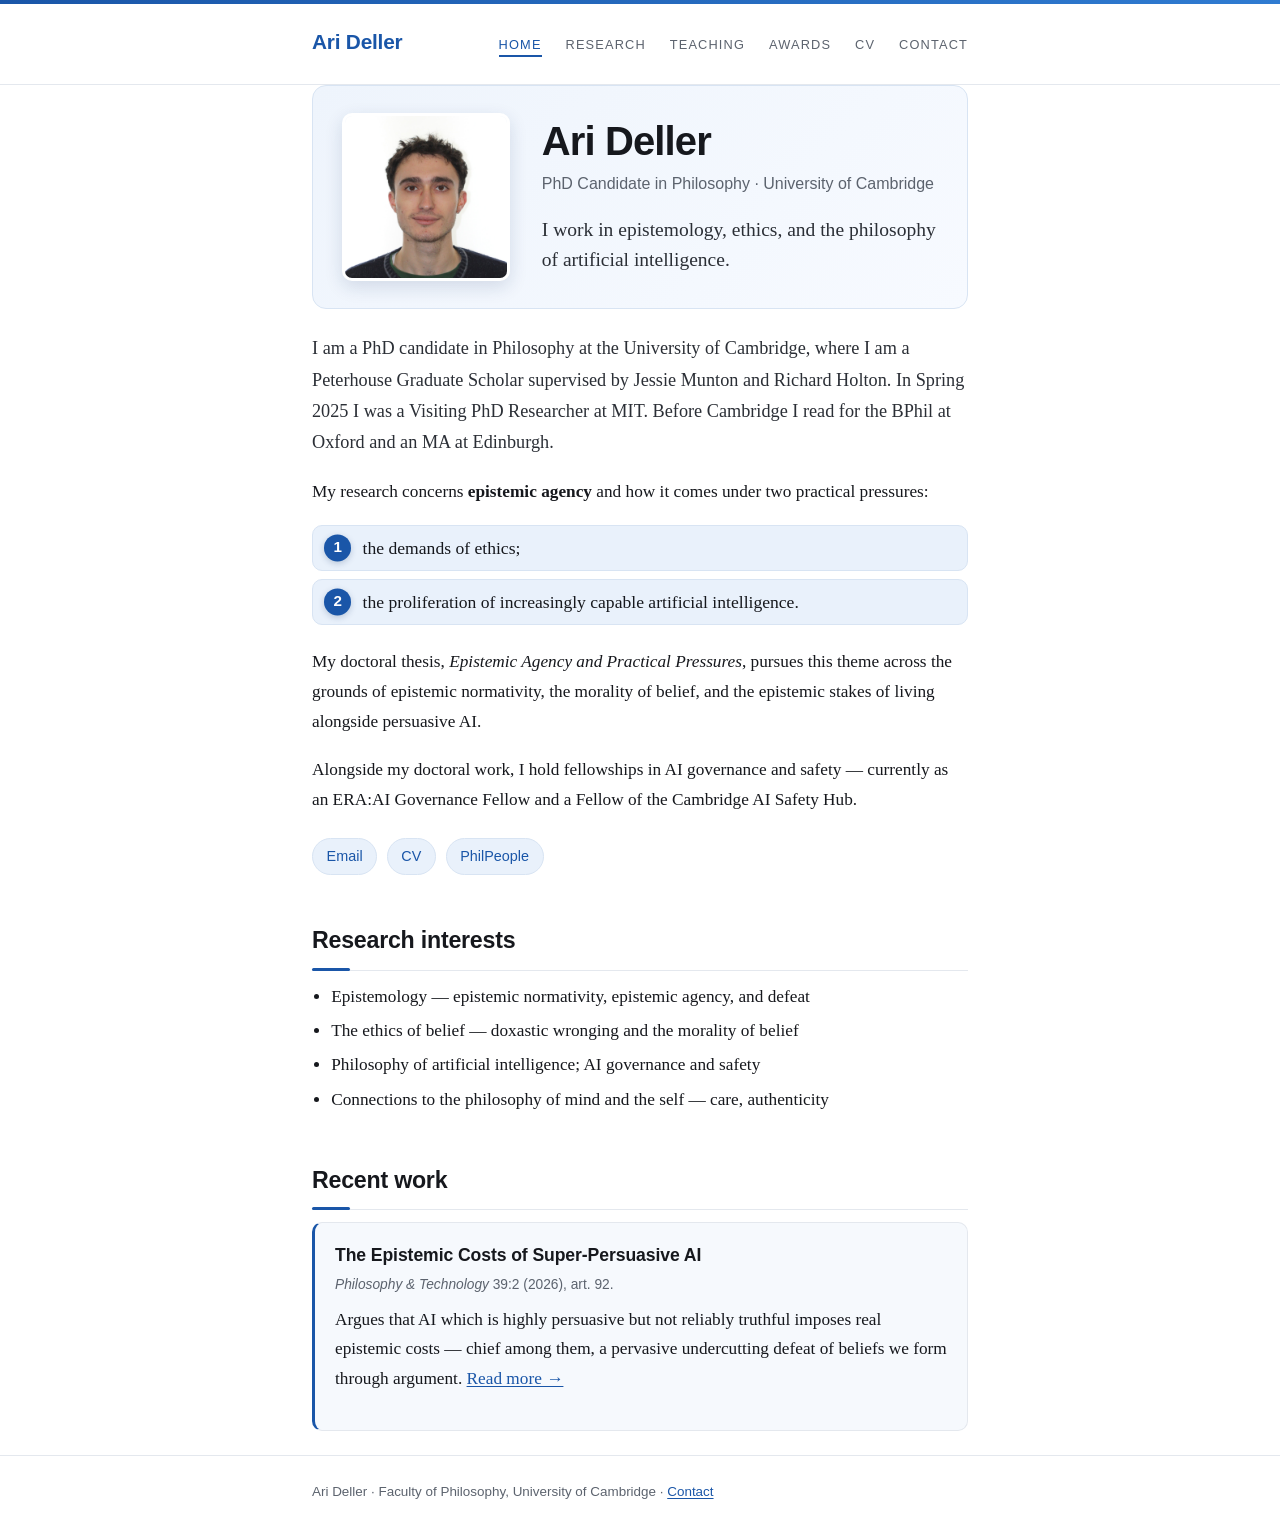
==== index.html @ a28d33c3 "Add files via upload" ====
<!doctype html>
<html lang="en">
<head>
  <meta charset="utf-8">
  <meta name="viewport" content="width=device-width, initial-scale=1">
  <title>Ari Deller</title>
  <meta name="description" content="Ari Deller — PhD candidate in Philosophy at the University of Cambridge, working in epistemology, ethics, and the philosophy of artificial intelligence.">
  <link rel="stylesheet" href="styles.css">
</head>
<body>
  <header class="site-header">
    <div class="wrap header-inner">
      <a class="site-name" href="index.html">Ari Deller</a>
      <nav class="site-nav" aria-label="Primary">
        <a href="index.html" class="active" aria-current="page">Home</a>
        <a href="research.html">Research</a>
        <a href="teaching.html">Teaching</a>
        <a href="awards.html">Awards</a>
        <a href="cv.html">CV</a>
        <a href="contact.html">Contact</a>
      </nav>
    </div>
  </header>

  <main class="wrap">
    <section class="intro">
      <img class="portrait" src="headshot.jpg" alt="Ari Deller"
           onerror="this.onerror=null;this.src='portrait-placeholder.svg';">
      <div class="intro-text">
        <h1>Ari Deller</h1>
        <p class="subtitle">PhD Candidate in Philosophy · University of Cambridge</p>
        <p class="lead">I work in epistemology, ethics, and the philosophy of artificial intelligence.</p>
      </div>
    </section>

    <p class="opening">I am a PhD candidate in Philosophy at the University of Cambridge, where I am a Peterhouse Graduate Scholar supervised by Jessie Munton and Richard Holton. In Spring 2025 I was a Visiting PhD Researcher at MIT. Before Cambridge I read for the BPhil at Oxford and an MA at Edinburgh.</p>

    <p>My research concerns <strong>epistemic agency</strong> and how it comes under two practical pressures:</p>
    <ol class="pressures">
      <li>the demands of ethics;</li>
      <li>the proliferation of increasingly capable artificial intelligence.</li>
    </ol>
    <p>My doctoral thesis, <em>Epistemic Agency and Practical Pressures</em>, pursues this theme across the grounds of epistemic normativity, the morality of belief, and the epistemic stakes of living alongside persuasive AI.</p>

    <p>Alongside my doctoral work, I hold fellowships in AI governance and safety — currently as an ERA:AI Governance Fellow and a Fellow of the Cambridge AI Safety Hub.</p>

    <ul class="quicklinks">
      <li><a href="mailto:ad2328@cam.ac.uk">Email</a></li>
      <li><a href="cv.html">CV</a></li>
      <li><a href="https://philpeople.org/profiles/ari-deller">PhilPeople</a></li>
    </ul>

    <h2>Research interests</h2>
    <ul>
      <li>Epistemology — epistemic normativity, epistemic agency, and defeat</li>
      <li>The ethics of belief — doxastic wronging and the morality of belief</li>
      <li>Philosophy of artificial intelligence; AI governance and safety</li>
      <li>Connections to the philosophy of mind and the self — care, authenticity</li>
    </ul>

    <h2>Recent work</h2>
    <div class="paper">
      <p class="paper-title">The Epistemic Costs of Super-Persuasive AI</p>
      <p class="paper-meta"><em>Philosophy &amp; Technology</em> 39:2 (2026), art. 92.</p>
      <p>Argues that AI which is highly persuasive but not reliably truthful imposes real epistemic costs — chief among them, a pervasive undercutting defeat of beliefs we form through argument. <a href="research.html">Read more &rarr;</a></p>
    </div>
  </main>

  <footer class="site-footer">
    <div class="wrap">
      <p>Ari Deller · Faculty of Philosophy, University of Cambridge · <a href="contact.html">Contact</a></p>
    </div>
  </footer>
</body>
</html>
---- styles.css ----
/* ============================================================
   Ari Deller — academic site
   "Modern & clean" theme (blue), with more life: tinted hero,
   gradient top bar, accent-tab headings, publication cards.
   Plain CSS, no build step. Edit values in :root to restyle.
   ============================================================ */

:root {
  --serif: "Iowan Old Style", "Palatino Linotype", "Book Antiqua",
           Palatino, Charter, Georgia, "Times New Roman", serif;
  --sans: -apple-system, BlinkMacSystemFont, "Segoe UI", Roboto,
          Helvetica, Arial, sans-serif;

  --ink: #16181d;          /* main text              */
  --muted: #5c636e;        /* secondary text         */
  --bg: #ffffff;           /* page background        */
  --rule: #e4e8ee;         /* hairlines              */
  --panel-border: #d8e4f3; /* tinted-panel border    */
  --accent: #1a56a8;       /* confident deep blue    */
  --accent2: #2f7bd1;      /* brighter azure         */
  --accent-dark: #103e7d;  /* accent hover / darker  */
  --accent-soft: #e9f1fb;  /* light blue tint        */
  --card: #f6f9fd;         /* card backing           */

  --measure: 44rem;        /* reading column width   */
}

/* ---------- base ---------- */
* { box-sizing: border-box; }

html { -webkit-text-size-adjust: 100%; scroll-behavior: smooth; }

body {
  margin: 0;
  background: var(--bg);
  color: var(--ink);
  font-family: var(--serif);
  font-size: 1.08rem;
  line-height: 1.72;
  -webkit-font-smoothing: antialiased;
  text-rendering: optimizeLegibility;
}

.wrap {
  max-width: var(--measure);
  margin: 0 auto;
  padding: 0 1.5rem;
}

/* ---------- header / nav ---------- */
.site-header {
  position: relative;
  border-bottom: 1px solid var(--rule);
  background: var(--bg);
}
.site-header::before {
  content: "";
  position: absolute;
  top: 0; left: 0; right: 0;
  height: 4px;
  background: linear-gradient(90deg, var(--accent), var(--accent2));
}

.header-inner {
  display: flex;
  flex-wrap: wrap;
  align-items: baseline;
  justify-content: space-between;
  gap: 0.5rem 1.5rem;
  padding-top: 1.5rem;
  padding-bottom: 1.5rem;
}

.site-name {
  font-family: var(--sans);
  font-size: 1.3rem;
  font-weight: 700;
  letter-spacing: -0.01em;
  color: var(--accent);
  text-decoration: none;
}

.site-nav {
  font-family: var(--sans);
  font-size: 0.8rem;
  font-weight: 500;
  text-transform: uppercase;
  letter-spacing: 0.09em;
}

.site-nav a {
  color: var(--muted);
  text-decoration: none;
  margin-left: 1.2rem;
  padding-bottom: 3px;
  border-bottom: 2px solid transparent;
  transition: color 0.15s ease, border-color 0.15s ease;
}
.site-nav a:first-child { margin-left: 0; }
.site-nav a:hover { color: var(--ink); }
.site-nav a.active {
  color: var(--accent);
  border-bottom-color: var(--accent);
}

/* ---------- typography ---------- */
main { padding-top: 3rem; padding-bottom: 3.5rem; }

h1 {
  font-family: var(--sans);
  font-size: 2.5rem;
  line-height: 1.12;
  font-weight: 700;
  letter-spacing: -0.022em;
  margin: 0 0 0.4rem;
}

h2 {
  position: relative;
  font-family: var(--sans);
  font-size: 1.45rem;
  font-weight: 700;
  letter-spacing: -0.01em;
  margin: 2.9rem 0 0.7rem;
  padding-bottom: 0.55rem;
  border-bottom: 1px solid var(--rule);
}
h2::after {
  content: "";
  position: absolute;
  left: 0; bottom: -1px;
  width: 2.4rem; height: 3px;
  background: var(--accent);
  border-radius: 2px;
}

h3 {
  font-family: var(--sans);
  font-size: 1.12rem;
  font-weight: 650;
  margin: 1.7rem 0 0.2rem;
}

p { margin: 0 0 1.15rem; }

a {
  color: var(--accent);
  text-decoration-thickness: 1px;
  text-underline-offset: 2px;
  transition: color 0.15s ease;
}
a:hover { color: var(--accent-dark); }

.subtitle {
  font-family: var(--sans);
  font-size: 1rem;
  font-weight: 500;
  color: var(--muted);
  margin: 0 0 1.1rem;
}

.lead {
  font-size: 1.22rem;
  line-height: 1.55;
  color: #2b2f36;
}
.intro-text .lead { margin-bottom: 0; }

/* emphasised opening paragraph (home) */
.opening { font-size: 1.14rem; color: #2b2f36; }

ul { padding-left: 1.2rem; margin: 0 0 1.15rem; }
li { margin: 0.28rem 0; }

/* ---------- "two practical pressures" list (home) ---------- */
.pressures {
  list-style: none;
  counter-reset: pressure;
  padding: 0;
  margin: 1rem 0 1.4rem;
}
.pressures li {
  position: relative;
  counter-increment: pressure;
  padding: 0.55rem 1rem 0.55rem 3.1rem;
  margin: 0.5rem 0;
  font-size: 1.1rem;
  line-height: 1.5;
  background: var(--accent-soft);
  border: 1px solid var(--panel-border);
  border-radius: 10px;
}
.pressures li::before {
  content: counter(pressure);
  position: absolute;
  left: 0.7rem;
  top: 50%;
  transform: translateY(-50%);
  width: 1.7rem;
  height: 1.7rem;
  display: flex;
  align-items: center;
  justify-content: center;
  font-family: var(--sans);
  font-size: 0.95rem;
  font-weight: 700;
  color: #fff;
  background: var(--accent);
  border-radius: 999px;
  box-shadow: 0 2px 6px rgba(20, 50, 100, 0.22);
}

hr { border: 0; border-top: 1px solid var(--rule); margin: 2.6rem 0; }

/* ---------- intro / portrait (home hero) ---------- */
.intro {
  display: flex;
  gap: 2rem;
  align-items: center;
  background: linear-gradient(135deg, #eef4fc 0%, #f7faff 100%);
  border: 1px solid var(--panel-border);
  border-radius: 14px;
  padding: 1.7rem 1.8rem;
  margin-bottom: 1.5rem;
}

.intro-text { flex: 1 1 auto; min-width: 0; }

.portrait {
  flex: 0 0 auto;
  width: 168px;
  height: 168px;
  object-fit: cover;
  border-radius: 10px;
  border: 3px solid #ffffff;
  background: #eef1f5;
  box-shadow: 0 6px 18px rgba(20, 50, 100, 0.14);
}

/* ---------- quick links row (pills) ---------- */
.quicklinks {
  font-family: var(--sans);
  font-size: 0.9rem;
  margin: 1.5rem 0 0;
  padding: 0;
  list-style: none;
  display: flex;
  flex-wrap: wrap;
  gap: 0.5rem 0.6rem;
}
.quicklinks li { margin: 0; }
.quicklinks a {
  display: inline-block;
  text-decoration: none;
  color: var(--accent);
  background: var(--accent-soft);
  border: 1px solid var(--panel-border);
  padding: 0.3rem 0.85rem;
  border-radius: 999px;
  transition: background 0.15s ease, color 0.15s ease;
}
.quicklinks a:hover { background: var(--accent); color: #fff; }

/* ---------- papers (cards) ---------- */
.paper {
  margin: 0 0 1.1rem;
  padding: 1.1rem 1.25rem;
  background: var(--card);
  border: 1px solid var(--rule);
  border-left: 3px solid var(--accent);
  border-radius: 10px;
  transition: box-shadow 0.15s ease, transform 0.15s ease;
}
.paper:hover {
  box-shadow: 0 10px 26px rgba(20, 50, 100, 0.09);
  transform: translateY(-1px);
}

.paper-title {
  font-family: var(--sans);
  font-size: 1.1rem;
  font-weight: 650;
  letter-spacing: -0.005em;
  margin: 0 0 0.15rem;
}

.paper-meta {
  font-family: var(--sans);
  font-size: 0.86rem;
  color: var(--muted);
  margin: 0 0 0.5rem;
}

.status {
  display: inline-block;
  font-family: var(--sans);
  font-size: 0.72rem;
  font-weight: 600;
  text-transform: uppercase;
  letter-spacing: 0.06em;
  color: var(--accent-dark);
  background: var(--accent-soft);
  border-radius: 999px;
  padding: 0.12rem 0.6rem;
  vertical-align: 0.08em;
}

.abstract { margin: 0.35rem 0 0.5rem; color: #2c2f35; }

.paper-links {
  font-family: var(--sans);
  font-size: 0.86rem;
  margin: 0;
}
.paper-links a { margin-right: 0.9rem; }

/* ---------- buttons (CV) ---------- */
.button {
  display: inline-block;
  font-family: var(--sans);
  font-size: 0.92rem;
  font-weight: 500;
  text-decoration: none;
  color: #fff;
  background: var(--accent);
  padding: 0.55rem 1.1rem;
  border-radius: 8px;
  box-shadow: 0 2px 8px rgba(20, 50, 100, 0.16);
  transition: background 0.15s ease, transform 0.15s ease;
}
.button:hover { background: var(--accent-dark); color: #fff; transform: translateY(-1px); }

.cv-embed {
  width: 100%;
  height: 80vh;
  margin-top: 1.4rem;
  border: 1px solid var(--rule);
  border-radius: 8px;
}

/* ---------- contact ---------- */
.detail-list { list-style: none; padding: 0; margin: 0 0 1.2rem; }
.detail-list li { margin: 0.4rem 0; }
.detail-label {
  font-family: var(--sans);
  font-size: 0.78rem;
  font-weight: 600;
  text-transform: uppercase;
  letter-spacing: 0.06em;
  color: var(--accent);
  display: block;
}

/* ---------- footer ---------- */
.site-footer {
  border-top: 1px solid var(--rule);
  margin-top: 1.5rem;
}
.site-footer .wrap {
  padding-top: 1.5rem;
  padding-bottom: 2rem;
}
.site-footer p {
  font-family: var(--sans);
  font-size: 0.84rem;
  color: var(--muted);
  margin: 0;
}

/* ---------- responsive ---------- */
@media (max-width: 33rem) {
  h1 { font-size: 2rem; }
  .lead { font-size: 1.12rem; }
  .intro { flex-direction: column-reverse; align-items: flex-start; gap: 1.2rem; padding: 1.3rem 1.3rem; }
  .portrait { width: 132px; height: 132px; }
  .header-inner { flex-direction: column; align-items: flex-start; }
  .site-nav a:first-child { margin-left: 0; }
}
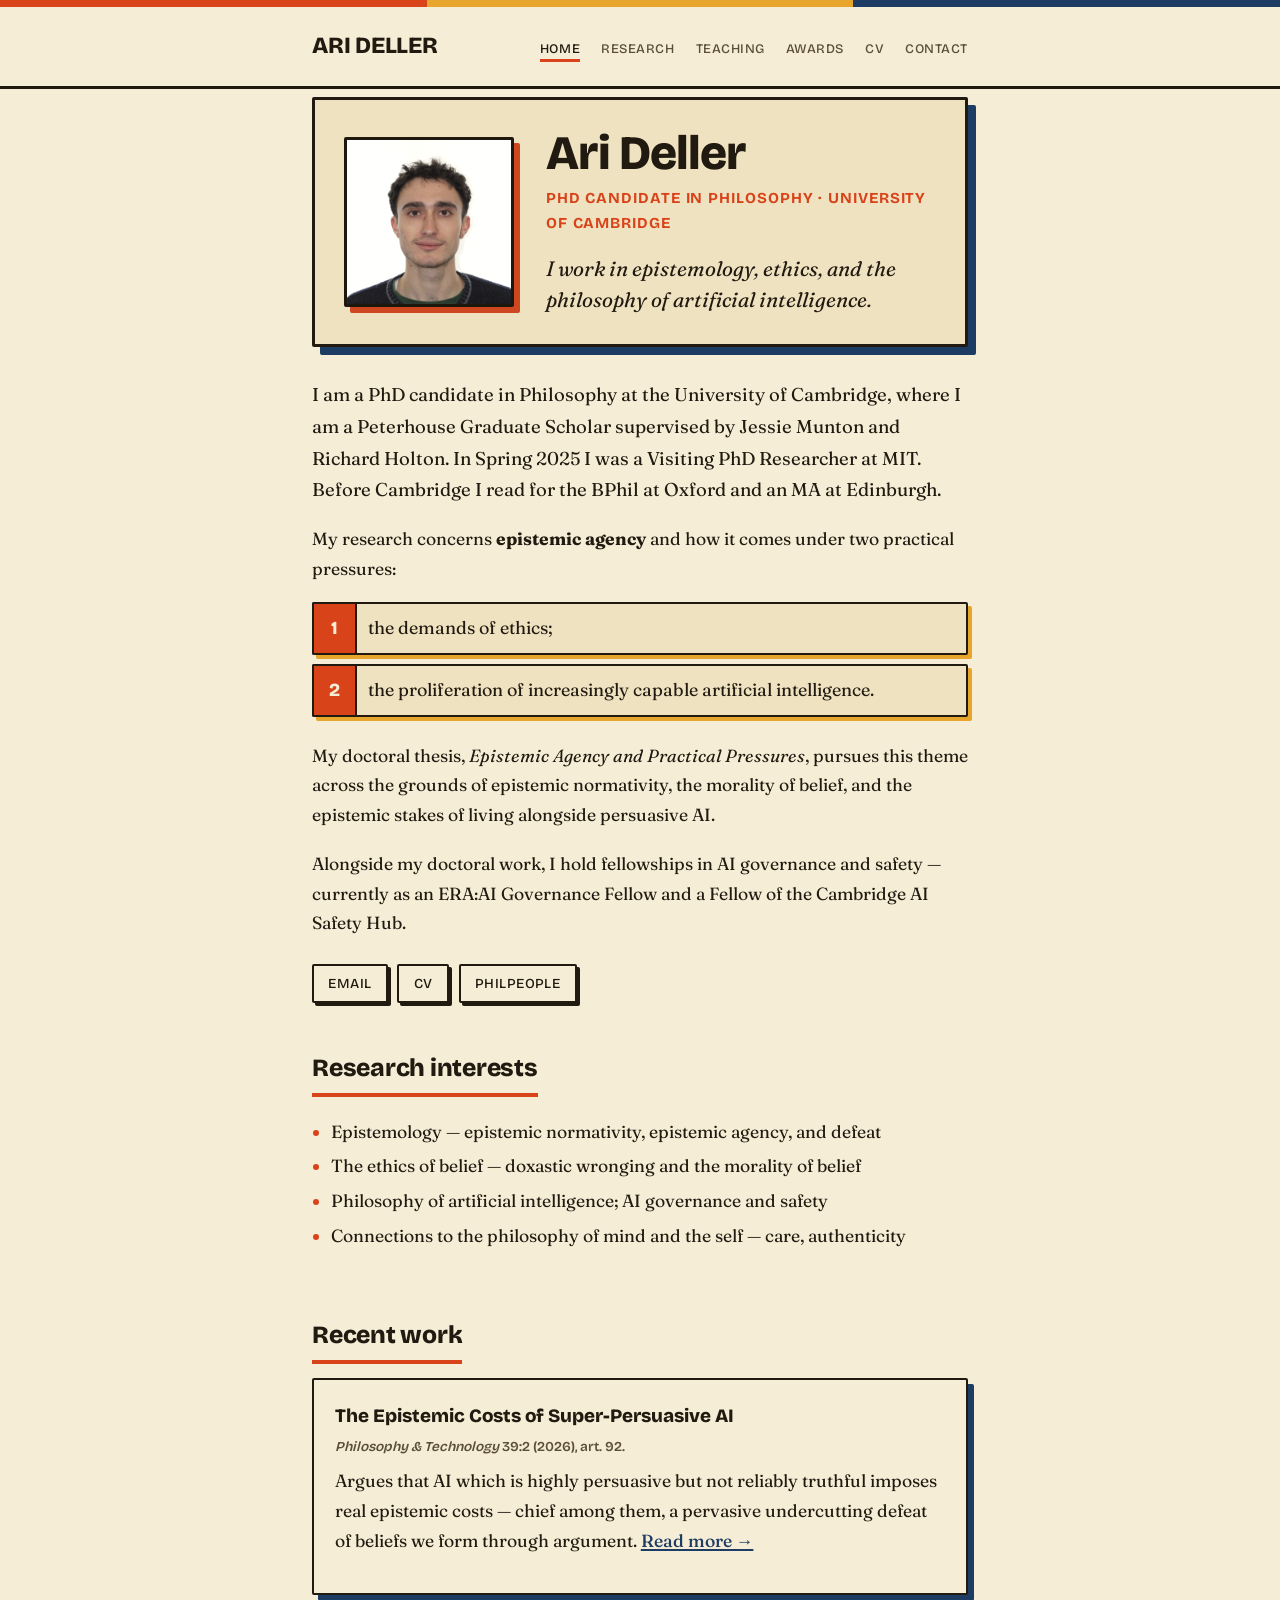
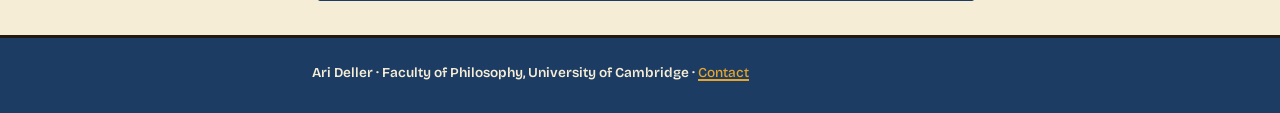
==== commit 551fd56d: "Add files via upload" ====
--- a/index.html
+++ b/index.html
@@ -3,9 +3,37 @@
 <head>
   <meta charset="utf-8">
   <meta name="viewport" content="width=device-width, initial-scale=1">
-  <title>Ari Deller</title>
+  <title>Ari Deller — Philosophy, University of Cambridge</title>
   <meta name="description" content="Ari Deller — PhD candidate in Philosophy at the University of Cambridge, working in epistemology, ethics, and the philosophy of artificial intelligence.">
+  <link rel="canonical" href="https://arideller.github.io/">
+  <meta property="og:type" content="profile">
+  <meta property="og:title" content="Ari Deller — Philosophy, University of Cambridge">
+  <meta property="og:description" content="PhD candidate in Philosophy at the University of Cambridge, working in epistemology, ethics, and the philosophy of artificial intelligence.">
+  <meta property="og:url" content="https://arideller.github.io/">
+  <meta property="og:image" content="https://arideller.github.io/headshot.jpg">
   <link rel="stylesheet" href="styles.css">
+  <script type="application/ld+json">
+  {
+    "@context": "https://schema.org",
+    "@type": "Person",
+    "name": "Ari Deller",
+    "url": "https://arideller.github.io/",
+    "image": "https://arideller.github.io/headshot.jpg",
+    "jobTitle": "PhD Candidate in Philosophy",
+    "description": "PhD candidate in Philosophy at the University of Cambridge, working in epistemology, ethics, and the philosophy of artificial intelligence.",
+    "affiliation": { "@type": "CollegeOrUniversity", "name": "University of Cambridge" },
+    "alumniOf": [
+      { "@type": "CollegeOrUniversity", "name": "University of Oxford" },
+      { "@type": "CollegeOrUniversity", "name": "University of Edinburgh" }
+    ],
+    "knowsAbout": ["Epistemology", "Ethics", "Philosophy of Artificial Intelligence", "Epistemic agency", "Ethics of belief"],
+    "sameAs": [
+      "https://philpeople.org/profiles/ari-deller",
+      "https://www.linkedin.com/in/ari-deller-140a08164/",
+      "https://lifeworthliving.yale.edu/people/ari-deller"
+    ]
+  }
+  </script>
 </head>
 <body>
   <header class="site-header">
--- a/styles.css
+++ b/styles.css
@@ -1,378 +1,265 @@
 /* ============================================================
    Ari Deller — academic site
-   "Modern & clean" theme (blue), with more life: tinted hero,
-   gradient top bar, accent-tab headings, publication cards.
-   Plain CSS, no build step. Edit values in :root to restyle.
+   "Warm Press" — a retro print / risograph-inspired theme.
+   Cream paper, vermilion + navy + mustard, chunky display type,
+   hard-edged blocks and offset shadows. Now the live site theme.
    ============================================================ */
 
+@import url('https://fonts.googleapis.com/css2?family=Bricolage+Grotesque:opsz,wght@12..96,600;12..96,700;12..96,800&family=Fraunces:ital,opsz,wght@0,9..144,400;0,9..144,500;0,9..144,600;1,9..144,400;1,9..144,500&display=swap');
+
 :root {
-  --serif: "Iowan Old Style", "Palatino Linotype", "Book Antiqua",
-           Palatino, Charter, Georgia, "Times New Roman", serif;
-  --sans: -apple-system, BlinkMacSystemFont, "Segoe UI", Roboto,
-          Helvetica, Arial, sans-serif;
-
-  --ink: #16181d;          /* main text              */
-  --muted: #5c636e;        /* secondary text         */
-  --bg: #ffffff;           /* page background        */
-  --rule: #e4e8ee;         /* hairlines              */
-  --panel-border: #d8e4f3; /* tinted-panel border    */
-  --accent: #1a56a8;       /* confident deep blue    */
-  --accent2: #2f7bd1;      /* brighter azure         */
-  --accent-dark: #103e7d;  /* accent hover / darker  */
-  --accent-soft: #e9f1fb;  /* light blue tint        */
-  --card: #f6f9fd;         /* card backing           */
-
-  --measure: 44rem;        /* reading column width   */
-}
-
-/* ---------- base ---------- */
+  --display: "Bricolage Grotesque", "Helvetica Neue", Arial, sans-serif;
+  --body: "Fraunces", "Iowan Old Style", "Palatino Linotype", Palatino, Georgia, serif;
+
+  --paper:   #f6edd6;   /* warm cream background        */
+  --paper-2: #efe2c1;   /* deeper cream — cards/panels  */
+  --ink:     #211a10;   /* warm near-black text         */
+  --ink-soft:#5b4f3a;   /* muted warm brown             */
+  --rule:    #d9c79c;   /* warm hairline                */
+
+  --orange:  #d8431a;   /* retro vermilion              */
+  --orange-2:#ef6f2e;   /* brighter orange              */
+  --blue:    #1c3c63;   /* deep retro navy              */
+  --blue-2:  #2d6098;   /* brighter blue                */
+  --gold:    #e7a52b;   /* mustard accent               */
+
+  --measure: 44rem;
+}
+
 * { box-sizing: border-box; }
-
 html { -webkit-text-size-adjust: 100%; scroll-behavior: smooth; }
 
 body {
   margin: 0;
-  background: var(--bg);
+  background-color: var(--paper);
+  background-image: radial-gradient(var(--rule) 0.6px, transparent 0.7px);
+  background-size: 14px 14px;            /* faint halftone dots */
   color: var(--ink);
-  font-family: var(--serif);
-  font-size: 1.08rem;
-  line-height: 1.72;
+  font-family: var(--body);
+  font-size: 1.1rem;
+  line-height: 1.7;
+  font-optical-sizing: auto;
   -webkit-font-smoothing: antialiased;
   text-rendering: optimizeLegibility;
 }
 
-.wrap {
-  max-width: var(--measure);
-  margin: 0 auto;
-  padding: 0 1.5rem;
-}
+.wrap { max-width: var(--measure); margin: 0 auto; padding: 0 1.5rem; }
 
 /* ---------- header / nav ---------- */
 .site-header {
   position: relative;
-  border-bottom: 1px solid var(--rule);
-  background: var(--bg);
-}
-.site-header::before {
+  background: var(--paper);
+  border-bottom: 3px solid var(--ink);
+}
+.site-header::before {                   /* three-stripe retro top bar */
   content: "";
-  position: absolute;
-  top: 0; left: 0; right: 0;
-  height: 4px;
-  background: linear-gradient(90deg, var(--accent), var(--accent2));
-}
-
+  position: absolute; top: 0; left: 0; right: 0; height: 7px;
+  background: linear-gradient(90deg,
+    var(--orange) 0 33.33%, var(--gold) 33.33% 66.66%, var(--blue) 66.66% 100%);
+}
 .header-inner {
-  display: flex;
-  flex-wrap: wrap;
-  align-items: baseline;
-  justify-content: space-between;
-  gap: 0.5rem 1.5rem;
-  padding-top: 1.5rem;
-  padding-bottom: 1.5rem;
-}
-
+  display: flex; flex-wrap: wrap; align-items: baseline;
+  justify-content: space-between; gap: 0.5rem 1.5rem;
+  padding-top: 1.6rem; padding-bottom: 1.3rem;
+}
 .site-name {
-  font-family: var(--sans);
-  font-size: 1.3rem;
-  font-weight: 700;
-  letter-spacing: -0.01em;
-  color: var(--accent);
-  text-decoration: none;
-}
+  font-family: var(--display);
+  font-size: 1.45rem; font-weight: 800; letter-spacing: -0.01em;
+  color: var(--ink); text-decoration: none; text-transform: uppercase;
+}
+.site-name:hover { color: var(--orange); }
 
 .site-nav {
-  font-family: var(--sans);
-  font-size: 0.8rem;
-  font-weight: 500;
-  text-transform: uppercase;
-  letter-spacing: 0.09em;
-}
-
+  font-family: var(--display); font-size: 0.82rem; font-weight: 700;
+  text-transform: uppercase; letter-spacing: 0.04em;
+}
 .site-nav a {
-  color: var(--muted);
-  text-decoration: none;
-  margin-left: 1.2rem;
-  padding-bottom: 3px;
-  border-bottom: 2px solid transparent;
-  transition: color 0.15s ease, border-color 0.15s ease;
+  color: var(--ink-soft); text-decoration: none; margin-left: 1.1rem;
+  padding-bottom: 2px; border-bottom: 3px solid transparent;
 }
 .site-nav a:first-child { margin-left: 0; }
-.site-nav a:hover { color: var(--ink); }
-.site-nav a.active {
-  color: var(--accent);
-  border-bottom-color: var(--accent);
-}
+.site-nav a:hover { color: var(--orange); }
+.site-nav a.active { color: var(--ink); border-bottom-color: var(--orange); }
 
 /* ---------- typography ---------- */
-main { padding-top: 3rem; padding-bottom: 3.5rem; }
+main { padding-top: 2.8rem; padding-bottom: 3.5rem; }
 
 h1 {
-  font-family: var(--sans);
-  font-size: 2.5rem;
-  line-height: 1.12;
-  font-weight: 700;
-  letter-spacing: -0.022em;
-  margin: 0 0 0.4rem;
-}
-
+  font-family: var(--display); font-weight: 800;
+  font-size: 3rem; line-height: 1.02; letter-spacing: -0.02em;
+  margin: 0 0 0.5rem; color: var(--ink);
+}
 h2 {
-  position: relative;
-  font-family: var(--sans);
-  font-size: 1.45rem;
-  font-weight: 700;
-  letter-spacing: -0.01em;
-  margin: 2.9rem 0 0.7rem;
-  padding-bottom: 0.55rem;
-  border-bottom: 1px solid var(--rule);
-}
-h2::after {
-  content: "";
-  position: absolute;
-  left: 0; bottom: -1px;
-  width: 2.4rem; height: 3px;
-  background: var(--accent);
-  border-radius: 2px;
-}
-
+  font-family: var(--display); font-weight: 800;
+  font-size: 1.55rem; letter-spacing: -0.01em;
+  margin: 2.8rem 0 0.9rem; padding-bottom: 0.25rem;
+  display: inline-block;
+  border-bottom: 4px solid var(--orange);
+}
 h3 {
-  font-family: var(--sans);
-  font-size: 1.12rem;
-  font-weight: 650;
-  margin: 1.7rem 0 0.2rem;
+  font-family: var(--display); font-weight: 700; font-size: 1.15rem;
+  margin: 1.6rem 0 0.2rem;
 }
 
 p { margin: 0 0 1.15rem; }
 
 a {
-  color: var(--accent);
-  text-decoration-thickness: 1px;
-  text-underline-offset: 2px;
-  transition: color 0.15s ease;
-}
-a:hover { color: var(--accent-dark); }
+  color: var(--blue); font-weight: 500;
+  text-decoration-thickness: 2px; text-underline-offset: 2px;
+}
+a:hover { color: var(--orange); }
 
 .subtitle {
-  font-family: var(--sans);
-  font-size: 1rem;
-  font-weight: 500;
-  color: var(--muted);
-  margin: 0 0 1.1rem;
-}
-
+  font-family: var(--display); font-weight: 700; font-size: 0.95rem;
+  text-transform: uppercase; letter-spacing: 0.06em;
+  color: var(--orange); margin: 0 0 1rem;
+}
 .lead {
-  font-size: 1.22rem;
-  line-height: 1.55;
-  color: #2b2f36;
+  font-family: var(--body); font-size: 1.3rem; line-height: 1.5;
+  font-style: italic; color: var(--ink);
 }
 .intro-text .lead { margin-bottom: 0; }
-
-/* emphasised opening paragraph (home) */
-.opening { font-size: 1.14rem; color: #2b2f36; }
+.opening { font-size: 1.16rem; }
 
 ul { padding-left: 1.2rem; margin: 0 0 1.15rem; }
-li { margin: 0.28rem 0; }
-
-/* ---------- "two practical pressures" list (home) ---------- */
-.pressures {
-  list-style: none;
-  counter-reset: pressure;
-  padding: 0;
-  margin: 1rem 0 1.4rem;
-}
-.pressures li {
-  position: relative;
-  counter-increment: pressure;
-  padding: 0.55rem 1rem 0.55rem 3.1rem;
-  margin: 0.5rem 0;
-  font-size: 1.1rem;
-  line-height: 1.5;
-  background: var(--accent-soft);
-  border: 1px solid var(--panel-border);
-  border-radius: 10px;
-}
-.pressures li::before {
-  content: counter(pressure);
-  position: absolute;
-  left: 0.7rem;
-  top: 50%;
-  transform: translateY(-50%);
-  width: 1.7rem;
-  height: 1.7rem;
-  display: flex;
-  align-items: center;
-  justify-content: center;
-  font-family: var(--sans);
-  font-size: 0.95rem;
-  font-weight: 700;
-  color: #fff;
-  background: var(--accent);
-  border-radius: 999px;
-  box-shadow: 0 2px 6px rgba(20, 50, 100, 0.22);
-}
-
-hr { border: 0; border-top: 1px solid var(--rule); margin: 2.6rem 0; }
+li { margin: 0.3rem 0; }
+ul li::marker { color: var(--orange); }
+
+hr { border: 0; border-top: 2px dashed var(--rule); margin: 2.6rem 0; }
 
 /* ---------- intro / portrait (home hero) ---------- */
 .intro {
-  display: flex;
-  gap: 2rem;
-  align-items: center;
-  background: linear-gradient(135deg, #eef4fc 0%, #f7faff 100%);
-  border: 1px solid var(--panel-border);
-  border-radius: 14px;
-  padding: 1.7rem 1.8rem;
-  margin-bottom: 1.5rem;
-}
-
+  display: flex; gap: 2rem; align-items: center;
+  background: var(--paper-2);
+  border: 3px solid var(--ink);
+  box-shadow: 8px 8px 0 var(--blue);
+  border-radius: 2px;
+  padding: 1.8rem; margin: 0.5rem 0 2rem;
+}
 .intro-text { flex: 1 1 auto; min-width: 0; }
-
 .portrait {
-  flex: 0 0 auto;
-  width: 168px;
-  height: 168px;
-  object-fit: cover;
-  border-radius: 10px;
-  border: 3px solid #ffffff;
-  background: #eef1f5;
-  box-shadow: 0 6px 18px rgba(20, 50, 100, 0.14);
-}
-
-/* ---------- quick links row (pills) ---------- */
+  flex: 0 0 auto; width: 170px; height: 170px; object-fit: cover;
+  border: 3px solid var(--ink); border-radius: 2px;
+  box-shadow: 6px 6px 0 var(--orange);
+  filter: saturate(0.92) contrast(1.03) sepia(0.06);
+  background: var(--paper-2);
+}
+
+/* ---------- quick links (blocky buttons) ---------- */
 .quicklinks {
-  font-family: var(--sans);
-  font-size: 0.9rem;
-  margin: 1.5rem 0 0;
-  padding: 0;
-  list-style: none;
-  display: flex;
-  flex-wrap: wrap;
-  gap: 0.5rem 0.6rem;
+  font-family: var(--display); font-weight: 700; font-size: 0.86rem;
+  text-transform: uppercase; letter-spacing: 0.03em;
+  margin: 1.6rem 0 0; padding: 0; list-style: none;
+  display: flex; flex-wrap: wrap; gap: 0.6rem;
 }
 .quicklinks li { margin: 0; }
 .quicklinks a {
-  display: inline-block;
-  text-decoration: none;
-  color: var(--accent);
-  background: var(--accent-soft);
-  border: 1px solid var(--panel-border);
-  padding: 0.3rem 0.85rem;
-  border-radius: 999px;
-  transition: background 0.15s ease, color 0.15s ease;
-}
-.quicklinks a:hover { background: var(--accent); color: #fff; }
+  display: inline-block; text-decoration: none; color: var(--ink);
+  background: var(--paper); border: 2.5px solid var(--ink);
+  box-shadow: 3px 3px 0 var(--ink);
+  padding: 0.35rem 0.9rem; border-radius: 2px;
+}
+.quicklinks a:hover {
+  background: var(--orange); color: var(--paper);
+  box-shadow: 3px 3px 0 var(--blue);
+}
+
+/* ---------- pressures (home numbered blocks) ---------- */
+.pressures { list-style: none; counter-reset: pressure; padding: 0; margin: 1rem 0 1.5rem; }
+.pressures li {
+  position: relative; counter-increment: pressure;
+  padding: 0.7rem 1rem 0.7rem 3.4rem; margin: 0.6rem 0;
+  font-size: 1.12rem; line-height: 1.45;
+  background: var(--paper-2);
+  border: 2.5px solid var(--ink); border-radius: 2px;
+  box-shadow: 4px 4px 0 var(--gold);
+}
+.pressures li::before {
+  content: counter(pressure); position: absolute;
+  left: -2.5px; top: -2.5px; bottom: -2.5px; width: 2.6rem;
+  display: flex; align-items: center; justify-content: center;
+  font-family: var(--display); font-weight: 800; font-size: 1.15rem;
+  color: var(--paper); background: var(--orange);
+  border: 2.5px solid var(--ink); border-radius: 2px 0 0 2px;
+}
 
 /* ---------- papers (cards) ---------- */
 .paper {
-  margin: 0 0 1.1rem;
-  padding: 1.1rem 1.25rem;
-  background: var(--card);
-  border: 1px solid var(--rule);
-  border-left: 3px solid var(--accent);
-  border-radius: 10px;
-  transition: box-shadow 0.15s ease, transform 0.15s ease;
-}
-.paper:hover {
-  box-shadow: 0 10px 26px rgba(20, 50, 100, 0.09);
-  transform: translateY(-1px);
-}
-
+  margin: 0 0 1.4rem; padding: 1.2rem 1.3rem;
+  background: var(--paper); border: 2.5px solid var(--ink);
+  border-radius: 2px; box-shadow: 6px 6px 0 var(--blue);
+}
+.paper:hover { box-shadow: 6px 6px 0 var(--orange); }
 .paper-title {
-  font-family: var(--sans);
-  font-size: 1.1rem;
-  font-weight: 650;
-  letter-spacing: -0.005em;
-  margin: 0 0 0.15rem;
-}
-
+  font-family: var(--display); font-weight: 800; font-size: 1.18rem;
+  margin: 0 0 0.2rem; color: var(--ink);
+}
 .paper-meta {
-  font-family: var(--sans);
-  font-size: 0.86rem;
-  color: var(--muted);
-  margin: 0 0 0.5rem;
-}
-
+  font-family: var(--display); font-weight: 600; font-size: 0.85rem;
+  color: var(--ink-soft); margin: 0 0 0.5rem;
+}
 .status {
-  display: inline-block;
-  font-family: var(--sans);
-  font-size: 0.72rem;
-  font-weight: 600;
-  text-transform: uppercase;
-  letter-spacing: 0.06em;
-  color: var(--accent-dark);
-  background: var(--accent-soft);
-  border-radius: 999px;
-  padding: 0.12rem 0.6rem;
-  vertical-align: 0.08em;
-}
-
-.abstract { margin: 0.35rem 0 0.5rem; color: #2c2f35; }
-
+  display: inline-block; font-family: var(--display); font-weight: 700;
+  font-size: 0.7rem; text-transform: uppercase; letter-spacing: 0.05em;
+  color: var(--paper); background: var(--blue);
+  border: 2px solid var(--ink); border-radius: 2px;
+  padding: 0.08rem 0.5rem; vertical-align: 0.1em;
+}
+.abstract { margin: 0.4rem 0 0.6rem; }
 .paper-links {
-  font-family: var(--sans);
-  font-size: 0.86rem;
-  margin: 0;
-}
-.paper-links a { margin-right: 0.9rem; }
+  font-family: var(--display); font-weight: 700; font-size: 0.85rem;
+  text-transform: uppercase; letter-spacing: 0.02em; margin: 0;
+}
+.paper-links a { margin-right: 1rem; }
 
 /* ---------- buttons (CV) ---------- */
 .button {
-  display: inline-block;
-  font-family: var(--sans);
-  font-size: 0.92rem;
-  font-weight: 500;
-  text-decoration: none;
-  color: #fff;
-  background: var(--accent);
-  padding: 0.55rem 1.1rem;
-  border-radius: 8px;
-  box-shadow: 0 2px 8px rgba(20, 50, 100, 0.16);
-  transition: background 0.15s ease, transform 0.15s ease;
-}
-.button:hover { background: var(--accent-dark); color: #fff; transform: translateY(-1px); }
-
+  display: inline-block; font-family: var(--display); font-weight: 700;
+  font-size: 0.92rem; text-transform: uppercase; letter-spacing: 0.04em;
+  text-decoration: none; color: var(--paper); background: var(--orange);
+  border: 2.5px solid var(--ink); box-shadow: 4px 4px 0 var(--ink);
+  padding: 0.6rem 1.2rem; border-radius: 2px;
+}
+.button:hover {
+  background: var(--blue); color: var(--paper);
+  box-shadow: 4px 4px 0 var(--gold);
+}
 .cv-embed {
-  width: 100%;
-  height: 80vh;
-  margin-top: 1.4rem;
-  border: 1px solid var(--rule);
-  border-radius: 8px;
+  width: 100%; height: 80vh; margin-top: 1.4rem;
+  border: 3px solid var(--ink); border-radius: 2px;
 }
 
 /* ---------- contact ---------- */
 .detail-list { list-style: none; padding: 0; margin: 0 0 1.2rem; }
-.detail-list li { margin: 0.4rem 0; }
+.detail-list li { margin: 0.5rem 0; }
 .detail-label {
-  font-family: var(--sans);
-  font-size: 0.78rem;
-  font-weight: 600;
-  text-transform: uppercase;
-  letter-spacing: 0.06em;
-  color: var(--accent);
-  display: block;
+  font-family: var(--display); font-weight: 700; font-size: 0.74rem;
+  text-transform: uppercase; letter-spacing: 0.06em;
+  color: var(--orange); display: block;
 }
 
 /* ---------- footer ---------- */
 .site-footer {
-  border-top: 1px solid var(--rule);
-  margin-top: 1.5rem;
-}
-.site-footer .wrap {
-  padding-top: 1.5rem;
-  padding-bottom: 2rem;
-}
+  margin-top: 2.5rem; background: var(--blue); color: var(--paper);
+  border-top: 3px solid var(--ink);
+}
+.site-footer .wrap { padding-top: 1.4rem; padding-bottom: 1.8rem; }
 .site-footer p {
-  font-family: var(--sans);
-  font-size: 0.84rem;
-  color: var(--muted);
-  margin: 0;
-}
+  font-family: var(--display); font-weight: 600; font-size: 0.85rem;
+  color: var(--paper); margin: 0;
+}
+.site-footer a { color: var(--gold); }
+.site-footer a:hover { color: var(--paper); }
 
 /* ---------- responsive ---------- */
 @media (max-width: 33rem) {
-  h1 { font-size: 2rem; }
-  .lead { font-size: 1.12rem; }
-  .intro { flex-direction: column-reverse; align-items: flex-start; gap: 1.2rem; padding: 1.3rem 1.3rem; }
-  .portrait { width: 132px; height: 132px; }
+  h1 { font-size: 2.25rem; }
+  .lead { font-size: 1.18rem; }
+  .intro {
+    flex-direction: column-reverse; align-items: flex-start;
+    gap: 1.2rem; padding: 1.3rem; box-shadow: 5px 5px 0 var(--blue);
+  }
+  .portrait { width: 130px; height: 130px; }
   .header-inner { flex-direction: column; align-items: flex-start; }
   .site-nav a:first-child { margin-left: 0; }
 }
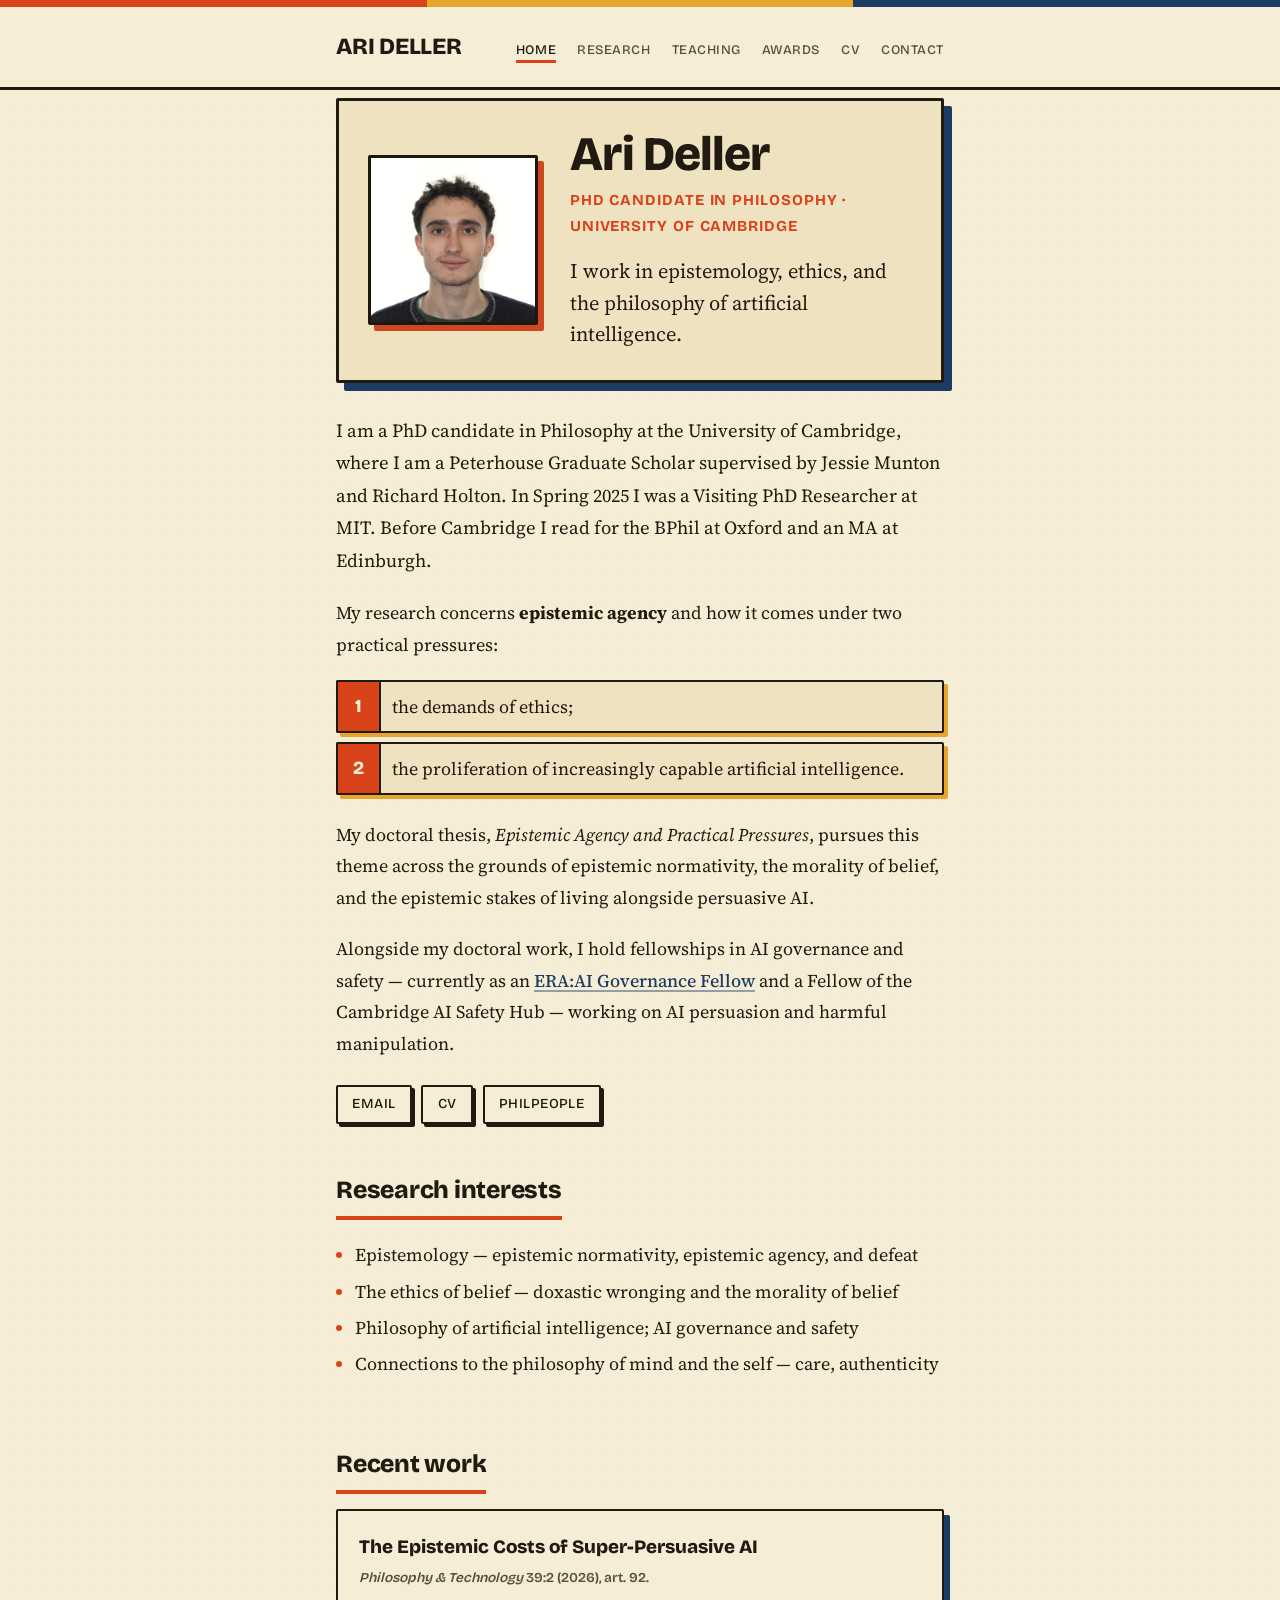
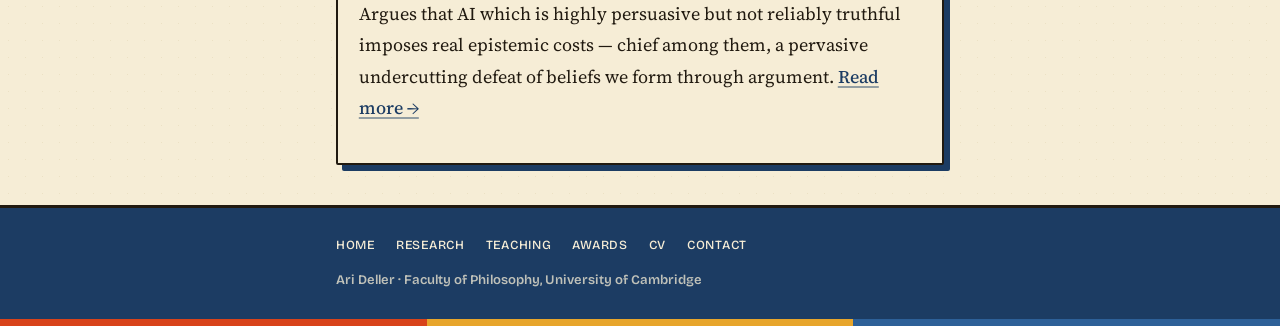
==== commit 38ef9720: "Add files via upload" ====
--- a/index.html
+++ b/index.html
@@ -30,6 +30,7 @@
     "sameAs": [
       "https://philpeople.org/profiles/ari-deller",
       "https://www.linkedin.com/in/ari-deller-140a08164/",
+      "https://orcid.org/0009-0001-1534-6800",
       "https://lifeworthliving.yale.edu/people/ari-deller"
     ]
   }
@@ -70,7 +71,7 @@
     </ol>
     <p>My doctoral thesis, <em>Epistemic Agency and Practical Pressures</em>, pursues this theme across the grounds of epistemic normativity, the morality of belief, and the epistemic stakes of living alongside persuasive AI.</p>
 
-    <p>Alongside my doctoral work, I hold fellowships in AI governance and safety — currently as an ERA:AI Governance Fellow and a Fellow of the Cambridge AI Safety Hub.</p>
+    <p>Alongside my doctoral work, I hold fellowships in AI governance and safety — currently as an <a href="research.html#ai-safety">ERA:AI Governance Fellow</a> and a Fellow of the Cambridge AI Safety Hub — working on AI persuasion and harmful manipulation.</p>
 
     <ul class="quicklinks">
       <li><a href="mailto:ad2328@cam.ac.uk">Email</a></li>
@@ -96,7 +97,15 @@
 
   <footer class="site-footer">
     <div class="wrap">
-      <p>Ari Deller · Faculty of Philosophy, University of Cambridge · <a href="contact.html">Contact</a></p>
+      <nav class="footer-nav" aria-label="Footer">
+        <a href="index.html">Home</a>
+        <a href="research.html">Research</a>
+        <a href="teaching.html">Teaching</a>
+        <a href="awards.html">Awards</a>
+        <a href="cv.html">CV</a>
+        <a href="contact.html">Contact</a>
+      </nav>
+      <p>Ari Deller · Faculty of Philosophy, University of Cambridge</p>
     </div>
   </footer>
 </body>
--- a/styles.css
+++ b/styles.css
@@ -5,11 +5,11 @@
    hard-edged blocks and offset shadows. Now the live site theme.
    ============================================================ */
 
-@import url('https://fonts.googleapis.com/css2?family=Bricolage+Grotesque:opsz,wght@12..96,600;12..96,700;12..96,800&family=Fraunces:ital,opsz,wght@0,9..144,400;0,9..144,500;0,9..144,600;1,9..144,400;1,9..144,500&display=swap');
+@import url('https://fonts.googleapis.com/css2?family=Bricolage+Grotesque:opsz,wght@12..96,600;12..96,700;12..96,800&family=Source+Serif+4:ital,opsz,wght@0,8..60,400;0,8..60,600;1,8..60,400;1,8..60,600&display=swap');
 
 :root {
   --display: "Bricolage Grotesque", "Helvetica Neue", Arial, sans-serif;
-  --body: "Fraunces", "Iowan Old Style", "Palatino Linotype", Palatino, Georgia, serif;
+  --body: "Source Serif 4", "Iowan Old Style", Charter, Georgia, serif;
 
   --paper:   #f6edd6;   /* warm cream background        */
   --paper-2: #efe2c1;   /* deeper cream — cards/panels  */
@@ -23,7 +23,7 @@
   --blue-2:  #2d6098;   /* brighter blue                */
   --gold:    #e7a52b;   /* mustard accent               */
 
-  --measure: 44rem;
+  --measure: 41rem;
 }
 
 * { box-sizing: border-box; }
@@ -32,18 +32,21 @@
 body {
   margin: 0;
   background-color: var(--paper);
-  background-image: radial-gradient(var(--rule) 0.6px, transparent 0.7px);
-  background-size: 14px 14px;            /* faint halftone dots */
+  background-image: radial-gradient(#ece1c4 0.55px, transparent 0.65px);
+  background-size: 17px 17px;            /* whisper-faint paper grain */
   color: var(--ink);
   font-family: var(--body);
-  font-size: 1.1rem;
-  line-height: 1.7;
+  font-size: 1.125rem;
+  line-height: 1.75;
   font-optical-sizing: auto;
   -webkit-font-smoothing: antialiased;
   text-rendering: optimizeLegibility;
 }
 
 .wrap { max-width: var(--measure); margin: 0 auto; padding: 0 1.5rem; }
+
+::selection { background: var(--gold); color: var(--ink); }
+:focus-visible { outline: 3px solid var(--orange); outline-offset: 2px; }
 
 /* ---------- header / nav ---------- */
 .site-header {
@@ -101,13 +104,14 @@
   margin: 1.6rem 0 0.2rem;
 }
 
-p { margin: 0 0 1.15rem; }
+p { margin: 0 0 1.25rem; }
 
 a {
   color: var(--blue); font-weight: 500;
-  text-decoration-thickness: 2px; text-underline-offset: 2px;
-}
-a:hover { color: var(--orange); }
+  text-decoration-thickness: 1.5px; text-underline-offset: 3px;
+  text-decoration-color: rgba(28, 60, 99, 0.45);
+}
+a:hover { color: var(--orange); text-decoration-color: rgba(216, 67, 26, 0.55); }
 
 .subtitle {
   font-family: var(--display); font-weight: 700; font-size: 0.95rem;
@@ -115,8 +119,8 @@
   color: var(--orange); margin: 0 0 1rem;
 }
 .lead {
-  font-family: var(--body); font-size: 1.3rem; line-height: 1.5;
-  font-style: italic; color: var(--ink);
+  font-family: var(--body); font-size: 1.28rem; line-height: 1.55;
+  color: var(--ink);
 }
 .intro-text .lead { margin-bottom: 0; }
 .opening { font-size: 1.16rem; }
@@ -158,11 +162,14 @@
   background: var(--paper); border: 2.5px solid var(--ink);
   box-shadow: 3px 3px 0 var(--ink);
   padding: 0.35rem 0.9rem; border-radius: 2px;
+  transition: box-shadow 0.12s ease, transform 0.12s ease,
+              background 0.15s ease, color 0.15s ease;
 }
 .quicklinks a:hover {
   background: var(--orange); color: var(--paper);
   box-shadow: 3px 3px 0 var(--blue);
 }
+.quicklinks a:active { transform: translate(2px, 2px); box-shadow: 1px 1px 0 var(--ink); }
 
 /* ---------- pressures (home numbered blocks) ---------- */
 .pressures { list-style: none; counter-reset: pressure; padding: 0; margin: 1rem 0 1.5rem; }
@@ -188,8 +195,9 @@
   margin: 0 0 1.4rem; padding: 1.2rem 1.3rem;
   background: var(--paper); border: 2.5px solid var(--ink);
   border-radius: 2px; box-shadow: 6px 6px 0 var(--blue);
-}
-.paper:hover { box-shadow: 6px 6px 0 var(--orange); }
+  transition: box-shadow 0.15s ease, transform 0.15s ease;
+}
+.paper:hover { box-shadow: 7px 7px 0 var(--orange); transform: translate(-1px, -1px); }
 .paper-title {
   font-family: var(--display); font-weight: 800; font-size: 1.18rem;
   margin: 0 0 0.2rem; color: var(--ink);
@@ -219,11 +227,13 @@
   text-decoration: none; color: var(--paper); background: var(--orange);
   border: 2.5px solid var(--ink); box-shadow: 4px 4px 0 var(--ink);
   padding: 0.6rem 1.2rem; border-radius: 2px;
+  transition: box-shadow 0.12s ease, transform 0.12s ease, background 0.15s ease;
 }
 .button:hover {
   background: var(--blue); color: var(--paper);
   box-shadow: 4px 4px 0 var(--gold);
 }
+.button:active { transform: translate(2px, 2px); box-shadow: 2px 2px 0 var(--ink); }
 .cv-embed {
   width: 100%; height: 80vh; margin-top: 1.4rem;
   border: 3px solid var(--ink); border-radius: 2px;
@@ -240,16 +250,31 @@
 
 /* ---------- footer ---------- */
 .site-footer {
+  position: relative;
   margin-top: 2.5rem; background: var(--blue); color: var(--paper);
   border-top: 3px solid var(--ink);
 }
-.site-footer .wrap { padding-top: 1.4rem; padding-bottom: 1.8rem; }
+.site-footer::after {                    /* three-stripe bookend */
+  content: "";
+  position: absolute; left: 0; right: 0; bottom: 0; height: 7px;
+  background: linear-gradient(90deg,
+    var(--orange) 0 33.33%, var(--gold) 33.33% 66.66%, var(--blue-2) 66.66% 100%);
+}
+.site-footer .wrap { padding-top: 1.6rem; padding-bottom: 2.1rem; }
 .site-footer p {
-  font-family: var(--display); font-weight: 600; font-size: 0.85rem;
-  color: var(--paper); margin: 0;
+  font-family: var(--display); font-weight: 600; font-size: 0.82rem;
+  color: rgba(246, 237, 214, 0.75); margin: 0;
 }
 .site-footer a { color: var(--gold); }
 .site-footer a:hover { color: var(--paper); }
+.footer-nav {
+  font-family: var(--display); font-size: 0.78rem; font-weight: 700;
+  text-transform: uppercase; letter-spacing: 0.06em;
+  display: flex; flex-wrap: wrap; gap: 0.4rem 1.3rem;
+  margin-bottom: 0.85rem;
+}
+.footer-nav a { color: var(--paper); text-decoration: none; }
+.footer-nav a:hover { color: var(--gold); }
 
 /* ---------- responsive ---------- */
 @media (max-width: 33rem) {
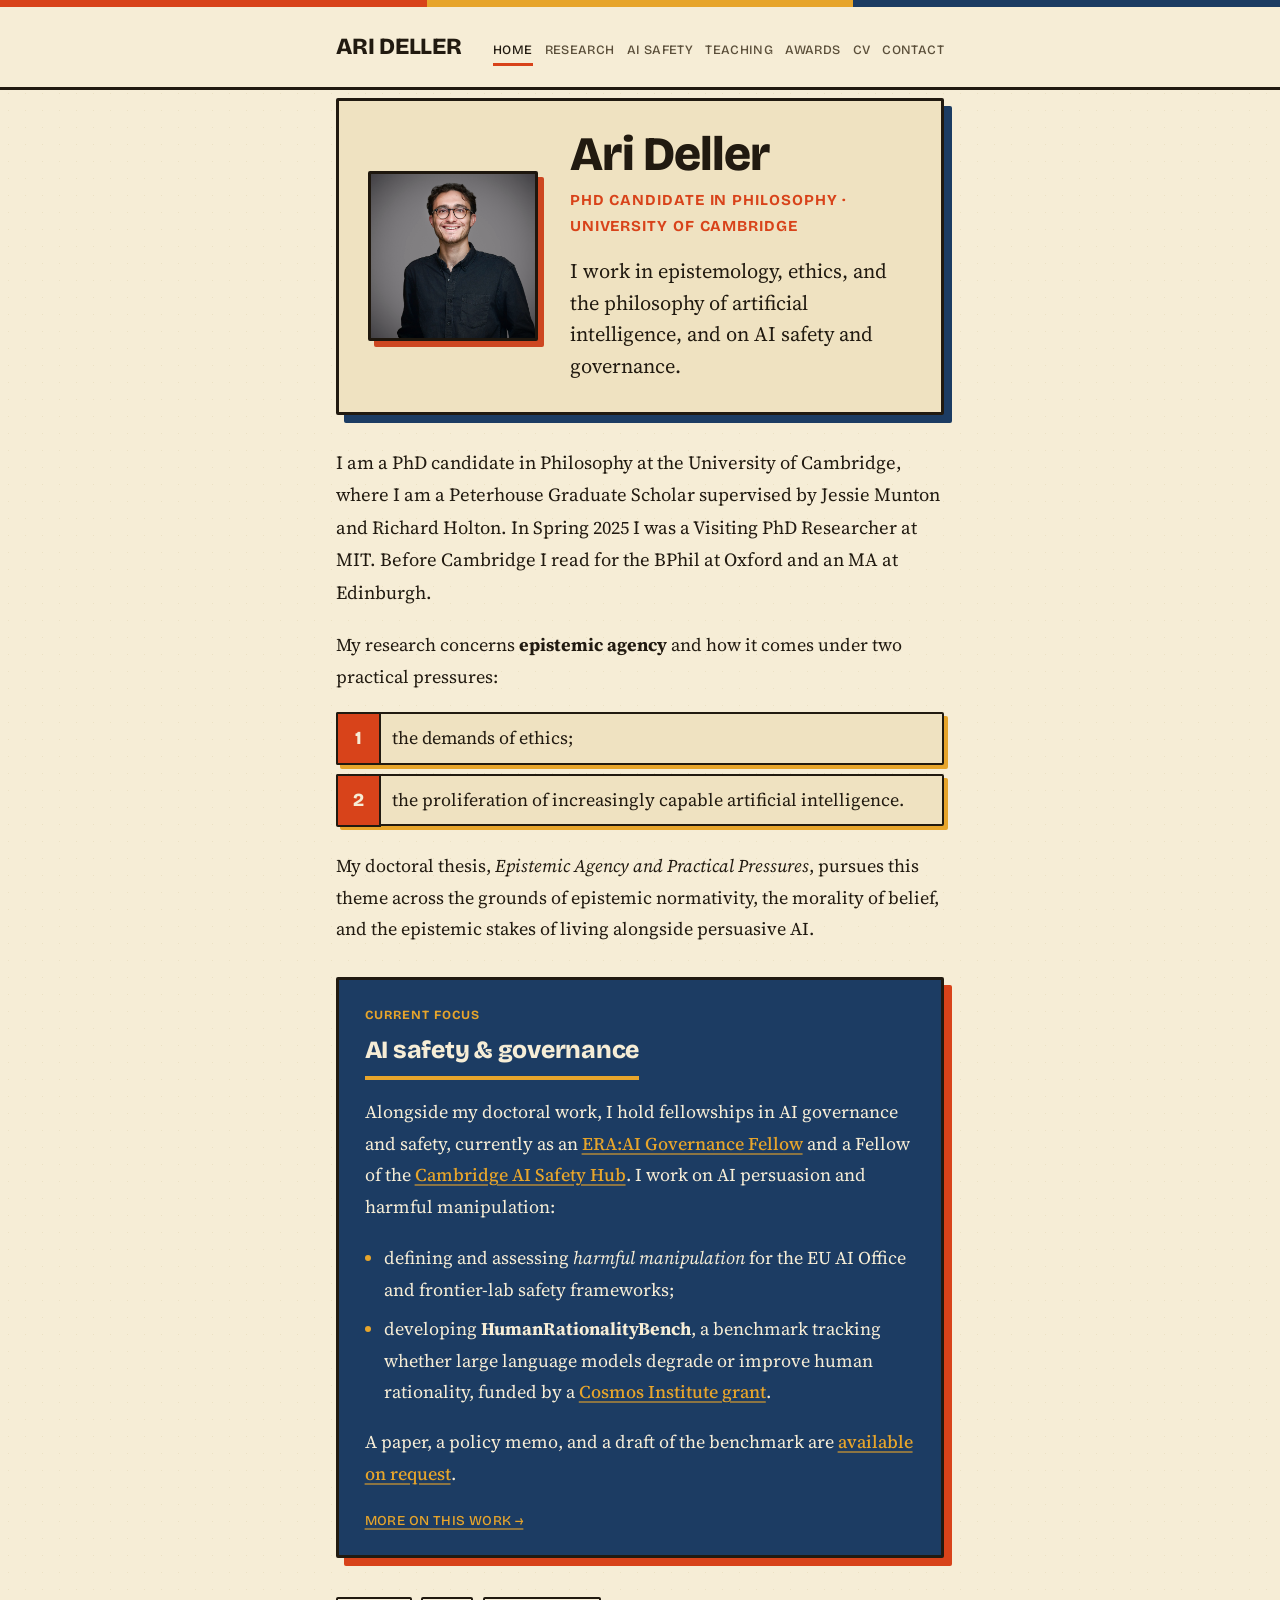
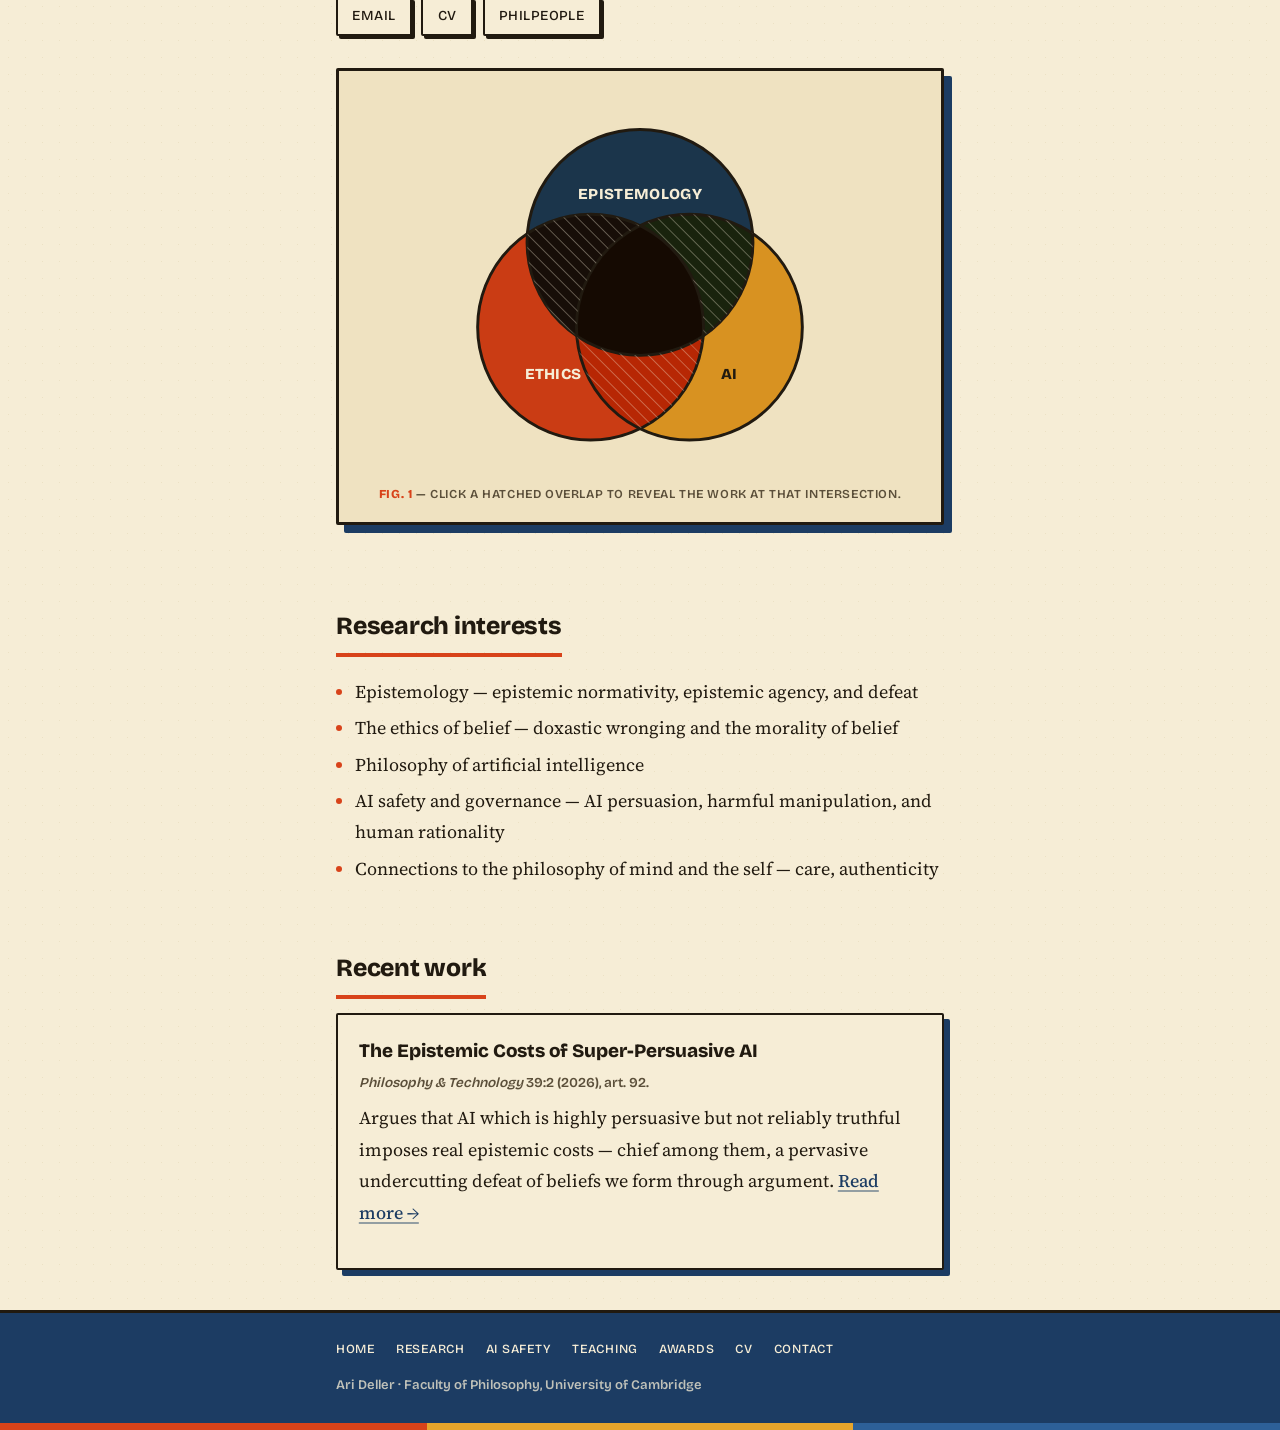
==== commit d43820f9: "Add files via upload" ====
--- a/index.html
+++ b/index.html
@@ -4,11 +4,11 @@
   <meta charset="utf-8">
   <meta name="viewport" content="width=device-width, initial-scale=1">
   <title>Ari Deller — Philosophy, University of Cambridge</title>
-  <meta name="description" content="Ari Deller — PhD candidate in Philosophy at the University of Cambridge, working in epistemology, ethics, and the philosophy of artificial intelligence.">
+  <meta name="description" content="Ari Deller — PhD candidate in Philosophy at the University of Cambridge, working in epistemology, ethics, the philosophy of artificial intelligence, and AI safety and governance.">
   <link rel="canonical" href="https://arideller.github.io/">
   <meta property="og:type" content="profile">
   <meta property="og:title" content="Ari Deller — Philosophy, University of Cambridge">
-  <meta property="og:description" content="PhD candidate in Philosophy at the University of Cambridge, working in epistemology, ethics, and the philosophy of artificial intelligence.">
+  <meta property="og:description" content="PhD candidate in Philosophy at the University of Cambridge, working in epistemology, ethics, the philosophy of artificial intelligence, and AI safety and governance.">
   <meta property="og:url" content="https://arideller.github.io/">
   <meta property="og:image" content="https://arideller.github.io/headshot.jpg">
   <link rel="stylesheet" href="styles.css">
@@ -20,13 +20,13 @@
     "url": "https://arideller.github.io/",
     "image": "https://arideller.github.io/headshot.jpg",
     "jobTitle": "PhD Candidate in Philosophy",
-    "description": "PhD candidate in Philosophy at the University of Cambridge, working in epistemology, ethics, and the philosophy of artificial intelligence.",
+    "description": "PhD candidate in Philosophy at the University of Cambridge, working in epistemology, ethics, the philosophy of artificial intelligence, and AI safety and governance.",
     "affiliation": { "@type": "CollegeOrUniversity", "name": "University of Cambridge" },
     "alumniOf": [
       { "@type": "CollegeOrUniversity", "name": "University of Oxford" },
       { "@type": "CollegeOrUniversity", "name": "University of Edinburgh" }
     ],
-    "knowsAbout": ["Epistemology", "Ethics", "Philosophy of Artificial Intelligence", "Epistemic agency", "Ethics of belief"],
+    "knowsAbout": ["Epistemology", "Ethics", "Philosophy of Artificial Intelligence", "AI safety and governance", "Epistemic agency", "Ethics of belief"],
     "sameAs": [
       "https://philpeople.org/profiles/ari-deller",
       "https://www.linkedin.com/in/ari-deller-140a08164/",
@@ -35,6 +35,53 @@
     ]
   }
   </script>
+  <style>
+    /* Interactive research Venn (Fig. 1) — links to papers on the Research page */
+    .venn-wrap { margin: 2rem 0 2.2rem; }
+    .venn-plate { background: var(--paper-2); border: 3px solid var(--ink); border-radius: 2px;
+      box-shadow: 8px 8px 0 var(--blue); padding: 1.4rem 1.4rem 1.05rem; }
+    .venn-svg { width: 100%; max-width: 400px; height: auto; display: block; margin: 0 auto; }
+    .venn-caption { font-family: var(--display); font-weight: 600; font-size: 0.76rem;
+      text-transform: uppercase; letter-spacing: 0.05em; color: var(--ink-soft);
+      text-align: center; margin: 0.9rem 0 0; }
+    .venn-caption strong { color: var(--orange); font-weight: 800; }
+    .venn-fills circle { mix-blend-mode: multiply; }
+    .venn-outlines circle { fill: none; stroke: var(--ink); stroke-width: 2.5; }
+    .venn-labels text { font-family: var(--display); font-weight: 800; font-size: 13px;
+      text-transform: uppercase; letter-spacing: 0.02em; text-anchor: middle; pointer-events: none; }
+    .lbl-light { fill: var(--paper); }
+    .lbl-dark  { fill: var(--ink); }
+    .lens { fill: #ffffff; fill-opacity: 0; pointer-events: all; cursor: pointer;
+      transition: fill-opacity 0.2s ease; outline: none; }
+    .lens:hover, .lens:focus-visible { fill-opacity: 0.07; }
+    .lens.is-active { fill-opacity: 0.14; }
+    .lens-hatch { pointer-events: none; opacity: 0.85; transition: opacity 0.2s ease; }
+    .lens:hover + .lens-hatch, .lens:focus-visible + .lens-hatch,
+    .lens.is-active + .lens-hatch { opacity: 1; }
+    .venn-detail { margin-top: 1.3rem; background: var(--paper-2); border: 2.5px solid var(--ink);
+      border-radius: 2px; box-shadow: 6px 6px 0 var(--blue); padding: 1rem 1.2rem; }
+    .venn-detail-title { font-family: var(--display); font-weight: 800; font-size: 1.02rem;
+      margin: 0 0 0.15rem; color: var(--ink); }
+    .venn-detail-sub { font-family: var(--display); font-weight: 600; font-size: 0.72rem;
+      text-transform: uppercase; letter-spacing: 0.04em; color: var(--ink-soft); margin: 0 0 0.7rem; }
+    a.venn-paper { display: block; position: relative; text-decoration: none; color: var(--ink);
+      padding: 0.55rem 2.1rem 0.55rem 0.75rem; margin: 0.45rem 0; background: var(--paper);
+      border: 2px solid var(--ink); border-radius: 2px; box-shadow: 3px 3px 0 var(--ink);
+      transition: box-shadow 0.12s ease, transform 0.12s ease; }
+    a.venn-paper:last-child { margin-bottom: 0; }
+    a.venn-paper:hover, a.venn-paper:focus-visible { box-shadow: 5px 5px 0 var(--orange);
+      transform: translate(-1px, -1px); color: var(--ink); }
+    a.venn-paper::after { content: "\2192"; position: absolute; right: 0.7rem; top: 50%;
+      transform: translateY(-50%); font-family: var(--display); font-weight: 800; color: var(--orange); }
+    .venn-paper-title { display: block; font-family: var(--body); font-style: italic; font-size: 1.04rem;
+      line-height: 1.3; margin: 0 0 0.1rem; }
+    .venn-paper-meta { display: block; font-family: var(--display); font-weight: 600; font-size: 0.76rem;
+      text-transform: uppercase; letter-spacing: 0.03em; color: var(--ink-soft); }
+    @media (max-width: 33rem) {
+      .venn-svg { max-width: 300px; }
+      .venn-plate { padding: 1rem 0.9rem 0.8rem; box-shadow: 5px 5px 0 var(--blue); }
+    }
+  </style>
 </head>
 <body>
   <header class="site-header">
@@ -43,6 +90,7 @@
       <nav class="site-nav" aria-label="Primary">
         <a href="index.html" class="active" aria-current="page">Home</a>
         <a href="research.html">Research</a>
+        <a href="ai-safety.html">AI Safety</a>
         <a href="teaching.html">Teaching</a>
         <a href="awards.html">Awards</a>
         <a href="cv.html">CV</a>
@@ -58,7 +106,7 @@
       <div class="intro-text">
         <h1>Ari Deller</h1>
         <p class="subtitle">PhD Candidate in Philosophy · University of Cambridge</p>
-        <p class="lead">I work in epistemology, ethics, and the philosophy of artificial intelligence.</p>
+        <p class="lead">I work in epistemology, ethics, and the philosophy of artificial intelligence, and on AI safety and governance.</p>
       </div>
     </section>
 
@@ -71,7 +119,17 @@
     </ol>
     <p>My doctoral thesis, <em>Epistemic Agency and Practical Pressures</em>, pursues this theme across the grounds of epistemic normativity, the morality of belief, and the epistemic stakes of living alongside persuasive AI.</p>
 
-    <p>Alongside my doctoral work, I hold fellowships in AI governance and safety — currently as an <a href="research.html#ai-safety">ERA:AI Governance Fellow</a> and a Fellow of the Cambridge AI Safety Hub — working on AI persuasion and harmful manipulation.</p>
+    <section class="feature" aria-labelledby="home-ai-heading">
+      <p class="feature-kicker">Current focus</p>
+      <h2 id="home-ai-heading">AI safety &amp; governance</h2>
+      <p>Alongside my doctoral work, I hold fellowships in AI governance and safety, currently as an <a href="ai-safety.html">ERA:AI Governance Fellow</a> and a Fellow of the <a href="https://caish.org">Cambridge AI Safety Hub</a>. I work on AI persuasion and harmful manipulation:</p>
+      <ul>
+        <li>defining and assessing <em>harmful manipulation</em> for the EU AI Office and frontier-lab safety frameworks;</li>
+        <li>developing <strong>HumanRationalityBench</strong>, a benchmark tracking whether large language models degrade or improve human rationality, funded by a <a href="awards.html#grants">Cosmos Institute grant</a>.</li>
+      </ul>
+      <p>A paper, a policy memo, and a draft of the benchmark are <a href="ai-safety.html#current-projects">available on request</a>.</p>
+      <p class="more"><a href="ai-safety.html">More on this work &rarr;</a></p>
+    </section>
 
     <ul class="quicklinks">
       <li><a href="mailto:ad2328@cam.ac.uk">Email</a></li>
@@ -79,11 +137,75 @@
       <li><a href="https://philpeople.org/profiles/ari-deller">PhilPeople</a></li>
     </ul>
 
+    <section class="venn-wrap" aria-label="Interactive map of research areas">
+      <div class="venn-plate">
+      <svg class="venn-svg" viewBox="0 0 340 320" role="img"
+           aria-label="Venn diagram of epistemology, ethics, and AI. Click where two areas overlap to list the work at that intersection.">
+        <defs>
+          <clipPath id="clip-epi"><circle cx="170" cy="127" r="96"/></clipPath>
+          <clipPath id="clip-eth"><circle cx="128" cy="199" r="96"/></clipPath>
+          <clipPath id="clip-ai"><circle cx="212" cy="199" r="96"/></clipPath>
+          <clipPath id="not-epi"><path clip-rule="evenodd" d="M0,0 H340 V320 H0 Z M74,127 a96,96 0 1,0 192,0 a96,96 0 1,0 -192,0 Z"/></clipPath>
+          <clipPath id="not-eth"><path clip-rule="evenodd" d="M0,0 H340 V320 H0 Z M32,199 a96,96 0 1,0 192,0 a96,96 0 1,0 -192,0 Z"/></clipPath>
+          <clipPath id="not-ai"><path clip-rule="evenodd" d="M0,0 H340 V320 H0 Z M116,199 a96,96 0 1,0 192,0 a96,96 0 1,0 -192,0 Z"/></clipPath>
+          <pattern id="hatch45" patternUnits="userSpaceOnUse" width="8" height="8" patternTransform="rotate(45)">
+            <line x1="0" y1="0" x2="8" y2="0" stroke="#f6edd6" stroke-opacity="0.55" stroke-width="1.3"/>
+          </pattern>
+          <radialGradient id="fadeg-et" gradientUnits="userSpaceOnUse" cx="112" cy="141" r="88">
+            <stop offset="0" stop-color="#ffffff"/>
+            <stop offset="0.62" stop-color="#ffffff" stop-opacity="0.88"/>
+            <stop offset="1" stop-color="#ffffff" stop-opacity="0"/>
+          </radialGradient>
+          <radialGradient id="fadeg-ea" gradientUnits="userSpaceOnUse" cx="228" cy="141" r="88">
+            <stop offset="0" stop-color="#ffffff"/>
+            <stop offset="0.62" stop-color="#ffffff" stop-opacity="0.88"/>
+            <stop offset="1" stop-color="#ffffff" stop-opacity="0"/>
+          </radialGradient>
+          <radialGradient id="fadeg-ta" gradientUnits="userSpaceOnUse" cx="170" cy="246" r="80">
+            <stop offset="0" stop-color="#ffffff"/>
+            <stop offset="0.62" stop-color="#ffffff" stop-opacity="0.88"/>
+            <stop offset="1" stop-color="#ffffff" stop-opacity="0"/>
+          </radialGradient>
+          <mask id="fade-et"><rect x="0" y="0" width="340" height="320" fill="url(#fadeg-et)"/></mask>
+          <mask id="fade-ea"><rect x="0" y="0" width="340" height="320" fill="url(#fadeg-ea)"/></mask>
+          <mask id="fade-ta"><rect x="0" y="0" width="340" height="320" fill="url(#fadeg-ta)"/></mask>
+        </defs>
+
+        <g class="venn-fills">
+          <circle cx="170" cy="127" r="96" fill="var(--blue)"/>
+          <circle cx="128" cy="199" r="96" fill="var(--orange)"/>
+          <circle cx="212" cy="199" r="96" fill="var(--gold)"/>
+        </g>
+
+        <g class="venn-outlines">
+          <circle cx="170" cy="127" r="96"/>
+          <circle cx="128" cy="199" r="96"/>
+          <circle cx="212" cy="199" r="96"/>
+        </g>
+
+        <g class="venn-lenses">
+          <g clip-path="url(#clip-epi)"><g clip-path="url(#clip-ai)"><g clip-path="url(#not-eth)"><rect class="lens" data-region="EA" x="0" y="0" width="340" height="320" role="button" tabindex="0" aria-label="Epistemology and AI"></rect><rect class="lens-hatch" x="0" y="0" width="340" height="320" fill="url(#hatch45)" mask="url(#fade-ea)"/></g></g></g>
+          <g clip-path="url(#clip-epi)"><g clip-path="url(#clip-eth)"><g clip-path="url(#not-ai)"><rect class="lens" data-region="ET" x="0" y="0" width="340" height="320" role="button" tabindex="0" aria-label="Epistemology and ethics"></rect><rect class="lens-hatch" x="0" y="0" width="340" height="320" fill="url(#hatch45)" mask="url(#fade-et)"/></g></g></g>
+          <g clip-path="url(#clip-eth)"><g clip-path="url(#clip-ai)"><g clip-path="url(#not-epi)"><rect class="lens" data-region="TA" x="0" y="0" width="340" height="320" role="button" tabindex="0" aria-label="Ethics and AI"></rect><rect class="lens-hatch" x="0" y="0" width="340" height="320" fill="url(#hatch45)" mask="url(#fade-ta)"/></g></g></g>
+        </g>
+
+        <g class="venn-labels">
+          <text class="lbl-light" x="170" y="90">Epistemology</text>
+          <text class="lbl-light" x="96" y="243">Ethics</text>
+          <text class="lbl-dark" x="246" y="243">AI</text>
+        </g>
+      </svg>
+      <p class="venn-caption"><strong>Fig. 1</strong> &mdash; Click a hatched overlap to reveal the work at that intersection.</p>
+      </div>
+      <div class="venn-detail" id="venn-detail" aria-live="polite" hidden></div>
+    </section>
+
     <h2>Research interests</h2>
     <ul>
       <li>Epistemology — epistemic normativity, epistemic agency, and defeat</li>
       <li>The ethics of belief — doxastic wronging and the morality of belief</li>
-      <li>Philosophy of artificial intelligence; AI governance and safety</li>
+      <li>Philosophy of artificial intelligence</li>
+      <li>AI safety and governance — AI persuasion, harmful manipulation, and human rationality</li>
       <li>Connections to the philosophy of mind and the self — care, authenticity</li>
     </ul>
 
@@ -100,6 +222,7 @@
       <nav class="footer-nav" aria-label="Footer">
         <a href="index.html">Home</a>
         <a href="research.html">Research</a>
+        <a href="ai-safety.html">AI Safety</a>
         <a href="teaching.html">Teaching</a>
         <a href="awards.html">Awards</a>
         <a href="cv.html">CV</a>
@@ -108,5 +231,48 @@
       <p>Ari Deller · Faculty of Philosophy, University of Cambridge</p>
     </div>
   </footer>
+
+  <script>
+  (function () {
+    var data = {
+      EA: { title: "Epistemology ∩ AI", papers: [
+        { t: "The Epistemic Costs of Super-Persuasive AI", m: "Philosophy & Technology, 2026", href: "research.html#p-epistemic-costs" }
+      ] },
+      ET: { title: "Epistemology ∩ Ethics", papers: [
+        { t: "Blameworthy Belief: Moral Failure without Doxastic Wronging", m: "Under review", href: "research.html#p-blameworthy" },
+        { t: "Care as a Ground of Epistemic Normativity", m: "In progress", href: "research.html#p-care" },
+        { t: "Authenticity in Belief: or, Knowing What You Think", m: "In preparation", href: "research.html#p-authenticity" }
+      ] },
+      TA: { title: "Ethics ∩ AI", papers: [
+        { t: "A Critique of “Conceptual Extension Projects” in the Philosophy of AI", m: "In progress", href: "research.html#p-cep" }
+      ] }
+    };
+    var detail = document.getElementById("venn-detail");
+    var lenses = Array.prototype.slice.call(document.querySelectorAll(".lens"));
+    function esc(s) { return String(s).replace(/&/g, "&amp;").replace(/</g, "&lt;").replace(/>/g, "&gt;").replace(/"/g, "&quot;"); }
+    function show(region) {
+      var d = data[region];
+      if (!d) { return; }
+      var multi = d.papers.length > 1;
+      var html = '<h3 class="venn-detail-title">' + esc(d.title) + '</h3>';
+      html += '<p class="venn-detail-sub">' + (multi ? "Three papers — choose one to read:" : "Go to the paper:") + '</p>';
+      d.papers.forEach(function (p) {
+        html += '<a class="venn-paper" href="' + esc(p.href) + '">' +
+                  '<span class="venn-paper-title">' + esc(p.t) + '</span>' +
+                  '<span class="venn-paper-meta">' + esc(p.m) + '</span>' +
+                '</a>';
+      });
+      detail.innerHTML = html;
+      detail.hidden = false;
+      lenses.forEach(function (l) { l.classList.toggle("is-active", l.getAttribute("data-region") === region); });
+    }
+    lenses.forEach(function (l) {
+      l.addEventListener("click", function () { show(l.getAttribute("data-region")); });
+      l.addEventListener("keydown", function (e) {
+        if (e.key === "Enter" || e.key === " " || e.key === "Spacebar") { e.preventDefault(); show(l.getAttribute("data-region")); }
+      });
+    });
+  })();
+  </script>
 </body>
 </html>
--- a/styles.css
+++ b/styles.css
@@ -62,7 +62,7 @@
 }
 .header-inner {
   display: flex; flex-wrap: wrap; align-items: baseline;
-  justify-content: space-between; gap: 0.5rem 1.5rem;
+  justify-content: space-between; gap: 0.5rem 1.2rem;
   padding-top: 1.6rem; padding-bottom: 1.3rem;
 }
 .site-name {
@@ -73,14 +73,14 @@
 .site-name:hover { color: var(--orange); }
 
 .site-nav {
-  font-family: var(--display); font-size: 0.82rem; font-weight: 700;
-  text-transform: uppercase; letter-spacing: 0.04em;
+  font-family: var(--display); font-size: 0.8rem; font-weight: 700;
+  text-transform: uppercase; letter-spacing: 0.03em;
+  display: flex; flex-wrap: wrap; gap: 0.2rem 0.75rem;
 }
 .site-nav a {
-  color: var(--ink-soft); text-decoration: none; margin-left: 1.1rem;
+  color: var(--ink-soft); text-decoration: none; white-space: nowrap;
   padding-bottom: 2px; border-bottom: 3px solid transparent;
 }
-.site-nav a:first-child { margin-left: 0; }
 .site-nav a:hover { color: var(--orange); }
 .site-nav a.active { color: var(--ink); border-bottom-color: var(--orange); }
 
@@ -220,6 +220,44 @@
 }
 .paper-links a { margin-right: 1rem; }
 
+/* ---------- feature panel (AI safety & governance) ---------- */
+.feature {
+  background: var(--blue); color: var(--paper);
+  border: 3px solid var(--ink); border-radius: 2px;
+  box-shadow: 8px 8px 0 var(--orange);
+  padding: 1.5rem 1.6rem 1.4rem; margin: 2rem 0 2.4rem;
+}
+.feature-kicker {
+  font-family: var(--display); font-weight: 700; font-size: 0.78rem;
+  text-transform: uppercase; letter-spacing: 0.08em;
+  color: var(--gold); margin: 0 0 0.2rem;
+}
+.feature h2 { color: var(--paper); border-bottom-color: var(--gold); margin: 0 0 1rem; }
+.feature p:last-child, .feature ul:last-child { margin-bottom: 0; }
+.feature a { color: var(--gold); text-decoration-color: rgba(231, 165, 43, 0.55); }
+.feature a:hover { color: var(--paper); text-decoration-color: rgba(246, 237, 214, 0.6); }
+.feature ul li::marker { color: var(--gold); }
+.feature li { margin: 0.5rem 0; }
+.feature .more {
+  font-family: var(--display); font-weight: 700; font-size: 0.85rem;
+  text-transform: uppercase; letter-spacing: 0.03em; margin: 1rem 0 0;
+}
+/* project cards sitting inside the navy panel */
+.feature .paper { color: var(--ink); box-shadow: 6px 6px 0 var(--gold); }
+.feature .paper:hover { box-shadow: 7px 7px 0 var(--orange); }
+.feature .paper a { color: var(--blue); text-decoration-color: rgba(28, 60, 99, 0.45); }
+.feature .paper a:hover { color: var(--orange); text-decoration-color: rgba(216, 67, 26, 0.55); }
+.draft-note {
+  margin: 0.8rem 0 0; padding-top: 0.7rem; border-top: 2px dashed var(--rule);
+  font-size: 0.98rem; line-height: 1.55;
+}
+.draft-label {
+  display: block; font-family: var(--display); font-weight: 700; font-size: 0.72rem;
+  text-transform: uppercase; letter-spacing: 0.06em; color: var(--orange); margin-bottom: 0.15rem;
+}
+.feature a.button { color: var(--paper); margin-top: 0.3rem; }
+.feature a.button:hover { background: var(--gold); color: var(--ink); box-shadow: 4px 4px 0 var(--ink); }
+
 /* ---------- buttons (CV) ---------- */
 .button {
   display: inline-block; font-family: var(--display); font-weight: 700;
@@ -285,6 +323,7 @@
     gap: 1.2rem; padding: 1.3rem; box-shadow: 5px 5px 0 var(--blue);
   }
   .portrait { width: 130px; height: 130px; }
+  .feature { padding: 1.2rem 0.9rem 1.1rem; box-shadow: 5px 5px 0 var(--orange); }
+  .feature .paper { padding: 0.95rem 0.9rem; box-shadow: 4px 4px 0 var(--gold); }
   .header-inner { flex-direction: column; align-items: flex-start; }
-  .site-nav a:first-child { margin-left: 0; }
-}
+}
